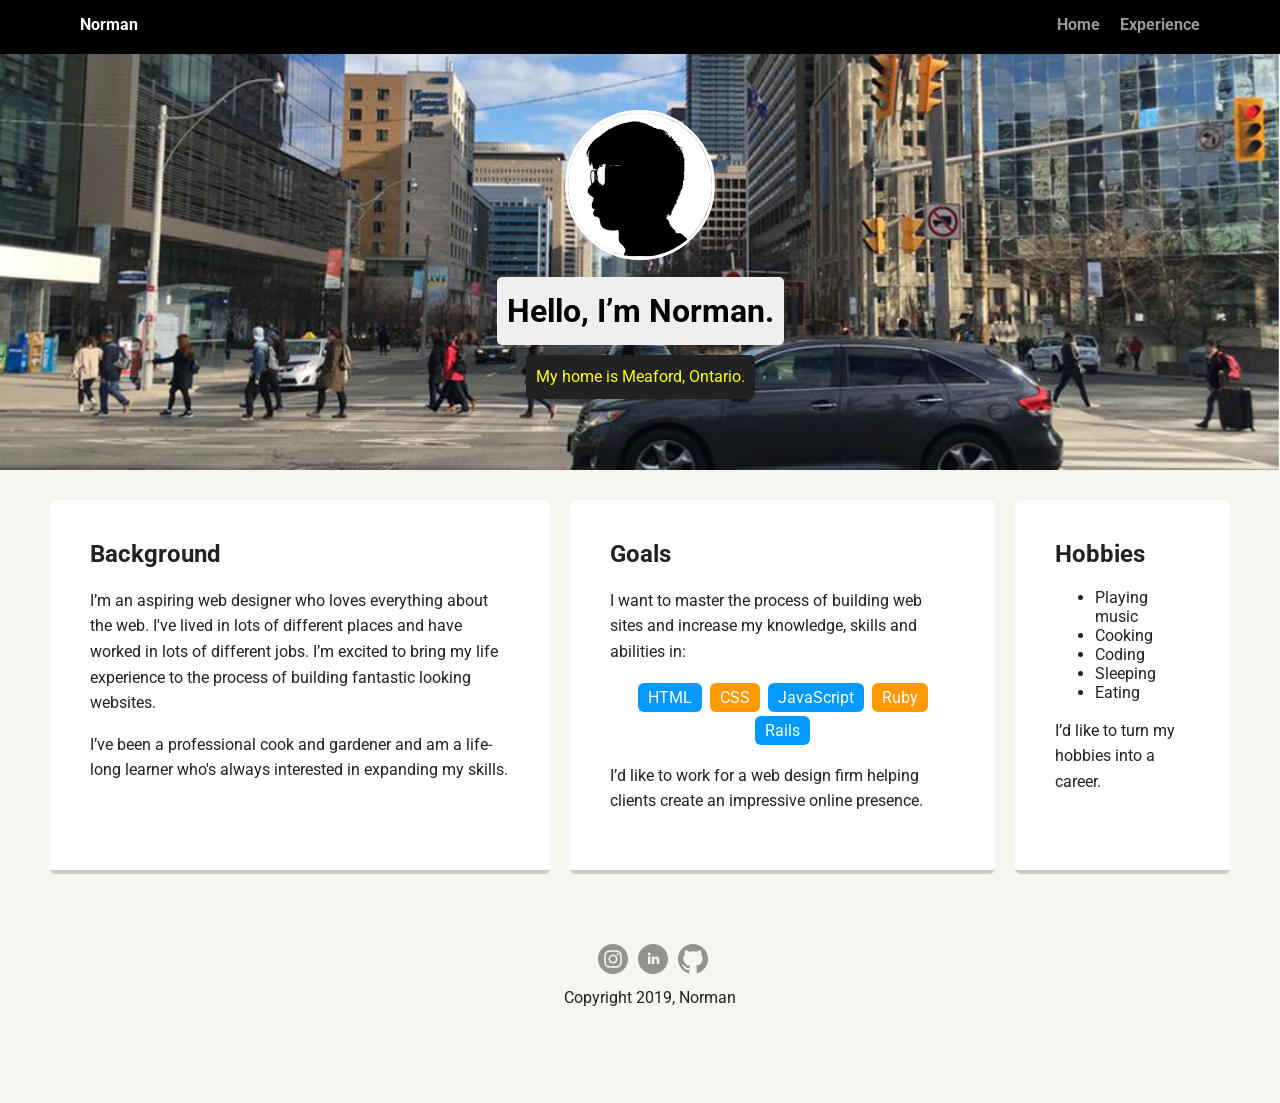
==== index.html @ 8fa9e0a7 "1st upload First project attempt for Techdegree Project 1" ====
<!doctype html>
<html lang="en">
<head>
  <meta charset="utf-8">
  <title>Norman's Profile</title>
  <meta name="viewport" content="width=device-width, initial-scale=1.0">
  <link rel="stylesheet" href="styles.css">
  <link href="https://fonts.googleapis.com/css?family=Muli%7CRoboto:400,300,500,700,900" rel="stylesheet"></head>
  <body>

    <div class="main-nav">
        <ul class="nav">
          <li class="name"> Norman</li>
          <li><a href="#">Home</a></li>
          <li><a href="pages/experience.html">Experience</a></li>
        </ul>
    </div>

    <header>
      <img src="images/norman.png" alt="Norman illustraion" class="profile-image">
      <h1 class="tag name">Hello, I’m Norman.</h1>
      <p class="tag location">My home is Meaford, Ontario.</p>
    </header>

    <main class="flex">
      <div class="card">
        <h2>Background</h2>
        <p>I’m an aspiring web designer who loves everything about the web. I've lived in lots of different places and have worked in lots of different jobs. I’m excited to bring my life experience to the process of building fantastic looking websites.</p>
        <p>I’ve been a professional cook and gardener and am a life-long learner who's always interested in expanding my skills.</p>
      </div> 

      <div class="card">
        <h2>Goals</h2>
        <p>I want to master the process of building web sites and increase my knowledge, skills and abilities in:</p>
        <ul class="skills">
          <li>HTML</li>
          <li>CSS</li>
          <li>JavaScript</li>
          <li>Ruby</li>
          <li>Rails</li>
        </ul>
        <p>I’d like to work for a web design firm helping clients create an impressive online presence.</p>
      </div> 

      <div class="card">
        <h2>Hobbies</h2>
        <ul>
          <li>Playing music</li>
          <li>Cooking</li>
          <li>Coding</li>
          <li>Sleeping</li>
          <li>Eating</li>
        </ul>
        <p>I’d like to turn my hobbies into a career.</p>
      </div>

    </main>
    <footer>
      <ul>
        <li><a href="https://instagram.com/norman_set_sail" target="_blank" class="social instagram">instagram</a></li>
        <li><a href="https://www.linkedin.com/in/norman-li-a705a6a4" target="_blank" class="social linkedin">LinkedIn</a></li>
        <li><a href="https://github.com/normcaoz" target="_blank" class="social github">Github</a></li>
      </ul>
      <p class="copyright">Copyright 2019, Norman</p>
    </footer>
  </body>
  </html>
---- styles.css ----
/* Global Layout Set-up */
* { 
  box-sizing: border-box;
}
  
body {
  margin: 0;
  padding: 0;
  text-align: center;
  font-family: 'Roboto', sans-serif;
  color: #222;
  background: #f7f5f0;
}
/* Link Styles */

a {
  text-decoration: none;
  color: #999;
}
a:hover {
  color: #6633ff;
}

/* Section Styles */

.main-nav {
  width: 100%;
  background: black;
  min-height: 30px;
  padding: 10px;
  position: fixed;
  text-align: center;
}
.nav {
  display: flex;
  justify-content: space-around;
  font-weight: 700;
  list-style-type: none;
  margin: 0 auto;
  padding: 0;
}

.nav .name {
    display: block;
    margin-right: auto;
    color: white;
}
.nav li {
  padding: 5px 10px 10px 10px;
}
.nav a {
  transition: all .5s;
}
.nav a:hover {
  color: white
}

header {
  text-align: center;
  background: url('images/toronto.jpg') no-repeat top center ;
  background-size: cover;
  overflow: hidden;
  padding-top: 60px;
}
header {
  line-height: 1.5;
}
header .profile-image {
  margin-top: 50px;
  width: 150px;
  height: 150px;
  border-radius: 50%;
  border: 3px solid white;
  transition: all .5s;
}
header .profile-image:hover {
  transform: scale(1.2) rotate(5deg);
}
.tag {
  background-color: #efefef;
  color: black;
  padding: 10px;
  border-radius: 5px;
  display: table;
  margin: 10px auto;
} 
.location {
  background-color: #222;
  color: yellow;
}
.card {
  margin: 10px;
  padding: 20px 40px 40px;
  max-width: 500px;
  text-align: left;
  background: #fff;
  border-bottom: 4px solid #ccc;
  border-radius: 6px;
  transition: all .5s;
}
.card:hover {
  border-color: #ff99ff;
}

ul.skills {
  padding: 0;
  text-align: center;
}

.skills li {
  border-radius: 6px;
  display: inline-block;
  background: #ff9904;
  color: white;
  padding: 5px 10px;
  margin: 2px;
}

.skills li:nth-child(odd) {
  background: #0399ff;
}

footer {
  width: 100%;
  min-height: 30px;
  padding: 20px 0 40px 20px;
}

footer .copyright {
  top: -8px;
  font-size: .75em;
}

footer ul {
  list-style-type: none;
  margin: 0;
  padding: 0;
}

footer ul li {
  display: inline-block;
}

a.social {
  display: inline-block;
  text-indent: -9999px;
  margin-left: 5px;
  width: 30px;
  height: 30px;
  background-size: 30px 30px;
  opacity: .4;
  transition: all .5s;
}
a.instagram {
  background-image: url(images/ig.svg);
}
a.linkedin {
  background-image: url(images/linkedin.svg);
}
a.github {
  background-image: url(images/github.svg);
}
a.social:hover {
  opacity: 1;
}
.clearfix {
  clear: both;
}

/* Styles for larger screens */
@media screen and (min-width: 720px) {
  
  .flex {
      display: -ms-flexbox;      /* TWEENER - IE 10 */
      display: flex; 
      max-width: 1200px;
      -ms-flex-pack: distribute;
      justify-content: space-around;
      margin: 0 auto;
  }

  header {
    min-height: 470px;
  }

  .nav {
    max-width: 1200px;
    padding: 0 30px;
  }


  main {
    padding-top: 20px;
  }

  main p {
    line-height: 1.6em;
  }

  footer {
    font-size: 1.3em;
    max-width: 1200px;
    margin: 40px auto;
  }

  .hkdipic {max-width: 60px;}
  .vtcpic {max-width: 130px;}
}
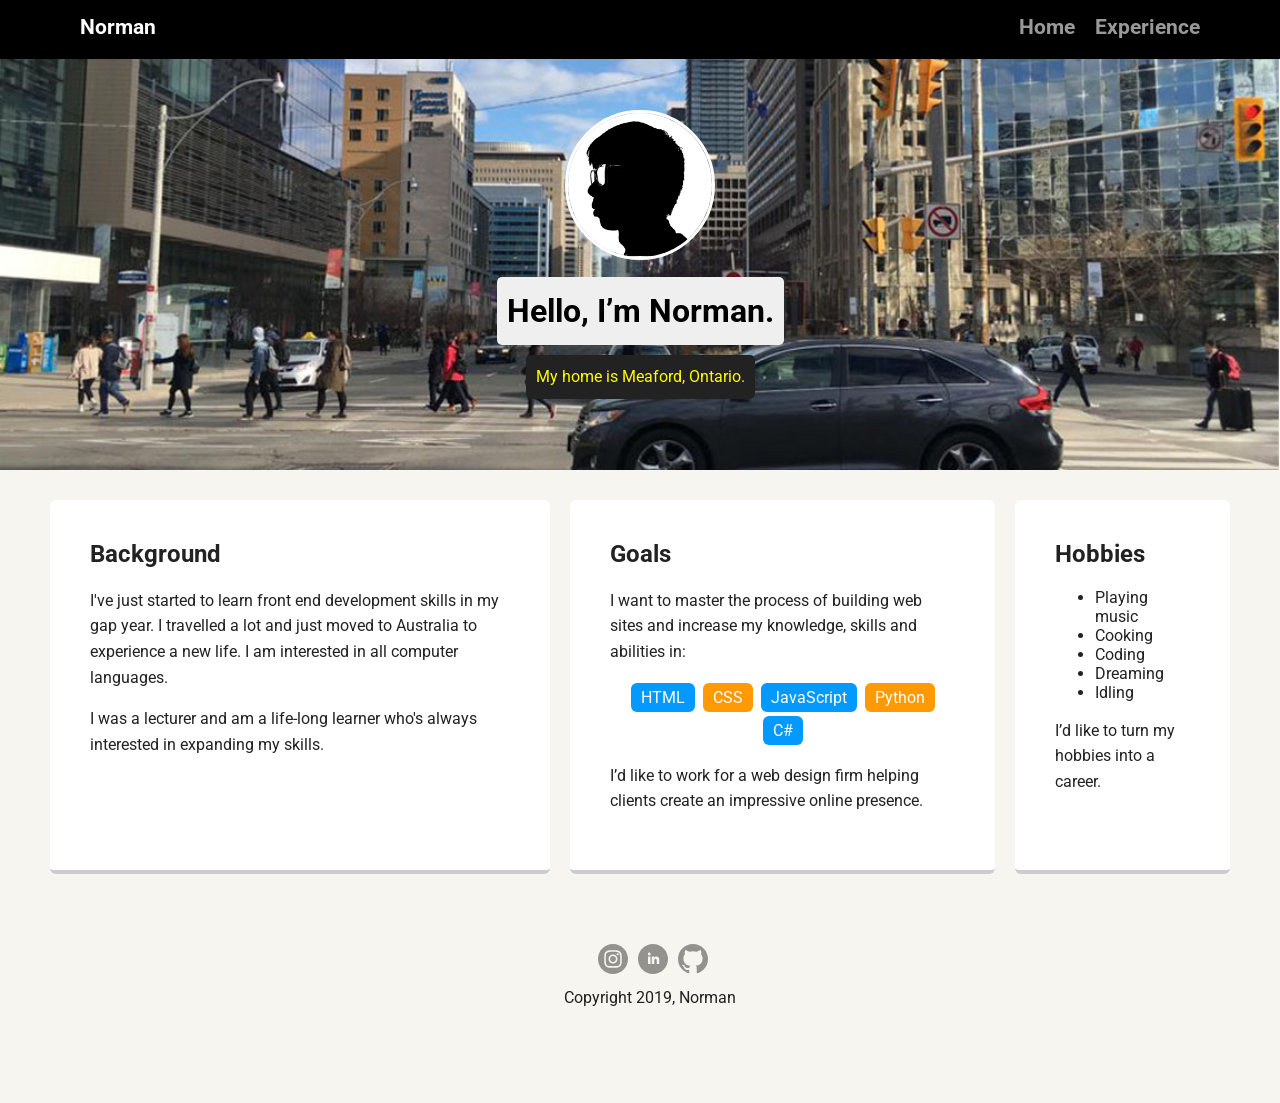
==== commit 78361a70: "Aesthetics Update" ====
--- a/index.html
+++ b/index.html
@@ -25,9 +25,12 @@
     <main class="flex">
       <div class="card">
         <h2>Background</h2>
-        <p>I’m an aspiring web designer who loves everything about the web. I've lived in lots of different places and have worked in lots of different jobs. I’m excited to bring my life experience to the process of building fantastic looking websites.</p>
-        <p>I’ve been a professional cook and gardener and am a life-long learner who's always interested in expanding my skills.</p>
-      </div> 
+        <p>I've just started to learn front end development skills in my gap year.
+           I travelled a lot and just moved to Australia to experience a new life.
+           I am interested in all computer languages.</p>
+        <p>I was a lecturer and am a life-long learner
+           who's always interested in expanding my skills.</p>
+      </div>
 
       <div class="card">
         <h2>Goals</h2>
@@ -36,11 +39,11 @@
           <li>HTML</li>
           <li>CSS</li>
           <li>JavaScript</li>
-          <li>Ruby</li>
-          <li>Rails</li>
+          <li>Python</li>
+          <li>C#</li>
         </ul>
         <p>I’d like to work for a web design firm helping clients create an impressive online presence.</p>
-      </div> 
+      </div>
 
       <div class="card">
         <h2>Hobbies</h2>
@@ -48,8 +51,8 @@
           <li>Playing music</li>
           <li>Cooking</li>
           <li>Coding</li>
-          <li>Sleeping</li>
-          <li>Eating</li>
+          <li>Dreaming</li>
+          <li>Idling</li>
         </ul>
         <p>I’d like to turn my hobbies into a career.</p>
       </div>
--- a/styles.css
+++ b/styles.css
@@ -1,8 +1,8 @@
 /* Global Layout Set-up */
-* { 
+* {
   box-sizing: border-box;
 }
-  
+
 body {
   margin: 0;
   padding: 0;
@@ -30,6 +30,7 @@
   padding: 10px;
   position: fixed;
   text-align: center;
+  font-size: 1.3em;
 }
 .nav {
   display: flex;
@@ -62,6 +63,15 @@
   overflow: hidden;
   padding-top: 60px;
 }
+
+.xpbg{
+  background: url('images/bgPattern.jpg');
+  background-repeat: repeat-x repeat-y;
+  /* background-size: cover; */
+  overflow: hidden;
+  padding-top: 60px;
+}
+
 header {
   line-height: 1.5;
 }
@@ -83,10 +93,33 @@
   border-radius: 5px;
   display: table;
   margin: 10px auto;
-} 
+}
 .location {
   background-color: #222;
   color: yellow;
+}
+
+.xp {
+  background-color: rgb(90, 90, 90, 0.6);
+  color: #FFFFFF;
+  padding: 10px 10px;
+  border-radius: 5px;
+  display: table;
+  margin-top: 150px;
+  margin-left: auto;
+  margin-right: auto;
+  font-size: 60px;
+}
+
+
+.theme{
+    margin-top: 20;
+    margin-left: auto;
+    margin-right: auto;
+    text-align: left;
+    padding: 10px;
+    max-width: 800px;
+    font-size: 30px;
 }
 .card {
   margin: 10px;
@@ -169,13 +202,13 @@
 
 /* Styles for larger screens */
 @media screen and (min-width: 720px) {
-  
+
   .flex {
       display: -ms-flexbox;      /* TWEENER - IE 10 */
-      display: flex; 
+      display: flex;
       max-width: 1200px;
       -ms-flex-pack: distribute;
-      justify-content: space-around;
+      justify-content: center;
       margin: 0 auto;
   }
 
@@ -203,7 +236,5 @@
     margin: 40px auto;
   }
 
-  .hkdipic {max-width: 60px;}
-  .vtcpic {max-width: 130px;}
-}
-
+  .thumb {max-width: 256px;}
+}
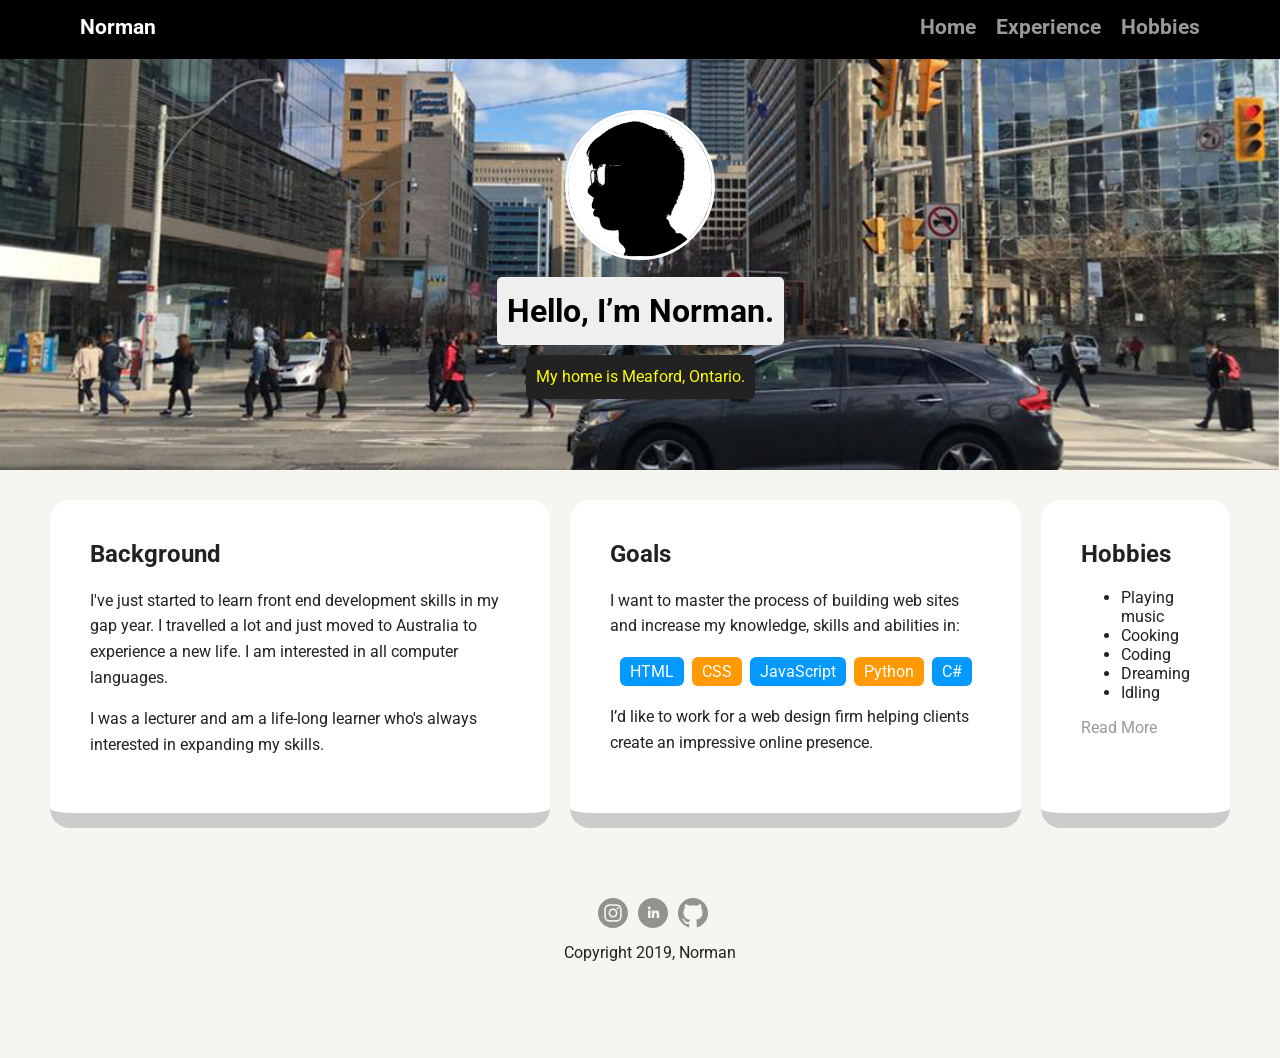
==== commit e9c69e2b: "update for submission" ====
--- a/index.html
+++ b/index.html
@@ -13,6 +13,7 @@
           <li class="name"> Norman</li>
           <li><a href="#">Home</a></li>
           <li><a href="pages/experience.html">Experience</a></li>
+          <li><a href="pages/hobbies.html">Hobbies</a></li>
         </ul>
     </div>
 
@@ -54,7 +55,7 @@
           <li>Dreaming</li>
           <li>Idling</li>
         </ul>
-        <p>I’d like to turn my hobbies into a career.</p>
+        <a href="pages/hobbies.html">Read More</a>
       </div>
 
     </main>
--- a/styles.css
+++ b/styles.css
@@ -66,7 +66,15 @@
 
 .xpbg{
   background: url('images/bgPattern.jpg');
-  background-repeat: repeat-x repeat-y;
+  background-repeat: repeat;
+  /* background-size: cover; */
+  overflow: hidden;
+  padding-top: 60px;
+}
+
+.hbbg{
+  background: url('images/bgPattern2.jpg');
+  background-repeat: repeat;
   /* background-size: cover; */
   overflow: hidden;
   padding-top: 60px;
@@ -103,7 +111,7 @@
   background-color: rgb(90, 90, 90, 0.6);
   color: #FFFFFF;
   padding: 10px 10px;
-  border-radius: 5px;
+  border-radius: 20px;
   display: table;
   margin-top: 150px;
   margin-left: auto;
@@ -113,7 +121,7 @@
 
 
 .theme{
-    margin-top: 20;
+    margin-top: 20px;
     margin-left: auto;
     margin-right: auto;
     text-align: left;
@@ -127,12 +135,24 @@
   max-width: 500px;
   text-align: left;
   background: #fff;
-  border-bottom: 4px solid #ccc;
-  border-radius: 6px;
+  border-bottom: 15px solid #ccc;
+  border-radius: 20px;
   transition: all .5s;
 }
 .card:hover {
-  border-color: #ff99ff;
+  border-color: #a2d400;
+  transform: scale(1.05);
+}
+
+.cardStatic {
+  margin: 10px;
+  padding: 5px 5px;
+  max-width: 720px;
+  text-align: center;
+  background: #fff;
+  border-bottom: 15px solid #ccc;
+  border-radius: 20px;
+  transition: all .5s;
 }
 
 ul.skills {
@@ -236,5 +256,12 @@
     margin: 40px auto;
   }
 
-  .thumb {max-width: 256px;}
-}
+  .thumb {
+    max-width: 240px;
+  }
+
+  .hobPics {
+    max-width: 240px;
+    display: inline-block;
+  }
+}
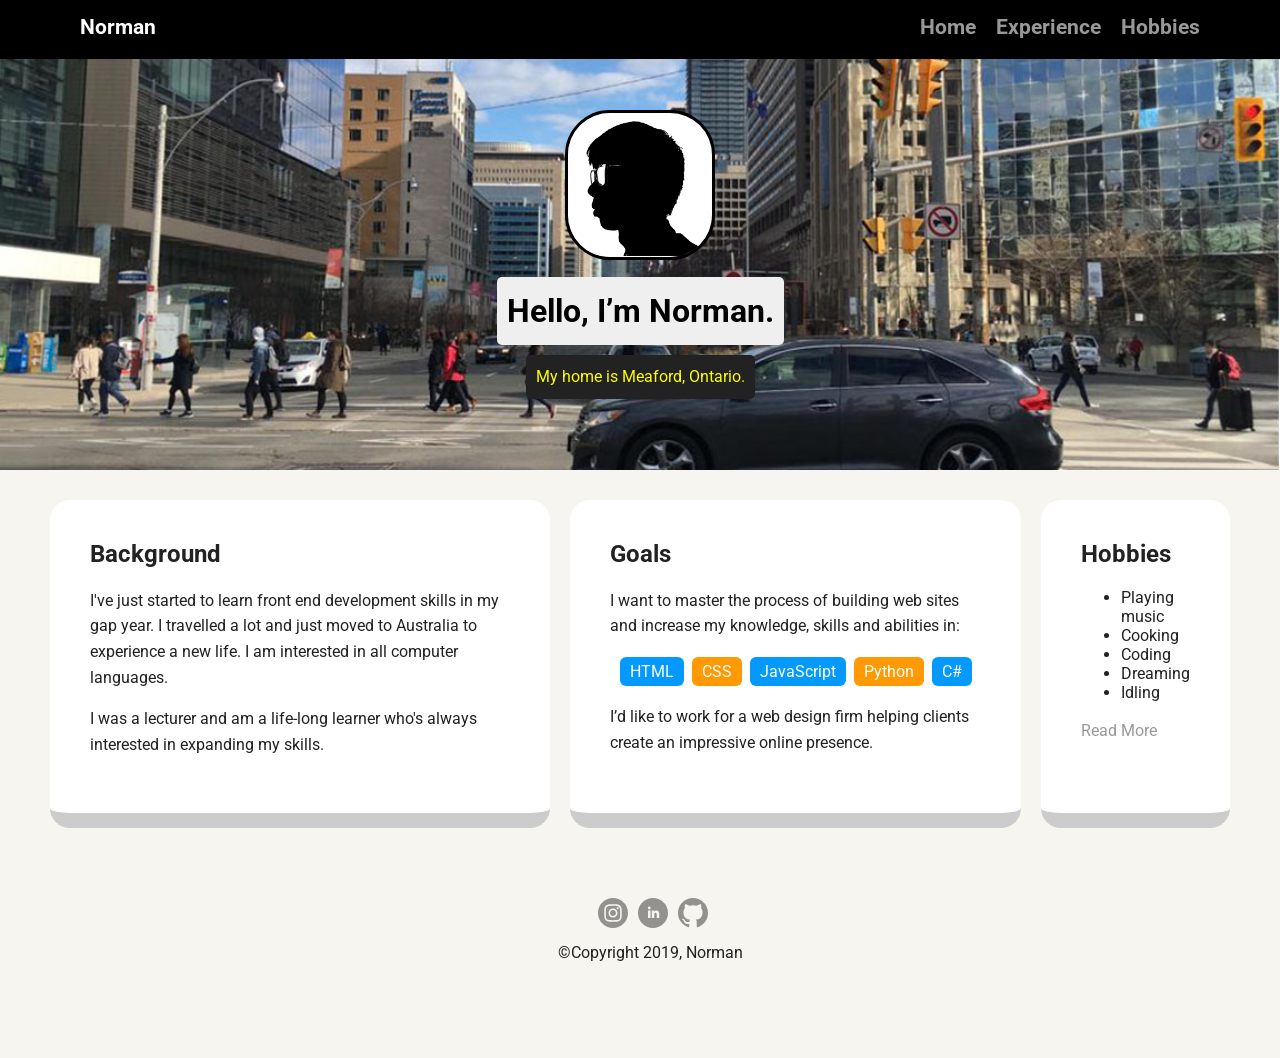
==== commit e110717f: "submission" ====
--- a/index.html
+++ b/index.html
@@ -5,67 +5,70 @@
   <title>Norman's Profile</title>
   <meta name="viewport" content="width=device-width, initial-scale=1.0">
   <link rel="stylesheet" href="styles.css">
-  <link href="https://fonts.googleapis.com/css?family=Muli%7CRoboto:400,300,500,700,900" rel="stylesheet"></head>
-  <body>
+  <link href="https://fonts.googleapis.com/css?family=Muli%7CRoboto:400,300,500,700,900" rel="stylesheet">
+</head>
 
-    <div class="main-nav">
-        <ul class="nav">
-          <li class="name"> Norman</li>
-          <li><a href="#">Home</a></li>
-          <li><a href="pages/experience.html">Experience</a></li>
-          <li><a href="pages/hobbies.html">Hobbies</a></li>
-        </ul>
-    </div>
+<body>
 
-    <header>
-      <img src="images/norman.png" alt="Norman illustraion" class="profile-image">
-      <h1 class="tag name">Hello, I’m Norman.</h1>
-      <p class="tag location">My home is Meaford, Ontario.</p>
-    </header>
+  <nav class="main-nav">
+      <ul class="nav">
+        <li class="name">Norman</li>
+        <li><a href="#">Home</a></li>
+        <li><a href="pages/experience.html">Experience</a></li>
+        <li><a href="pages/hobbies.html">Hobbies</a></li>
+      </ul>
+  </nav>
 
-    <main class="flex">
-      <div class="card">
-        <h2>Background</h2>
-        <p>I've just started to learn front end development skills in my gap year.
-           I travelled a lot and just moved to Australia to experience a new life.
-           I am interested in all computer languages.</p>
-        <p>I was a lecturer and am a life-long learner
-           who's always interested in expanding my skills.</p>
-      </div>
+  <header>
+    <img src="images/norman.png" alt="Norman illustraion" class="profile-image">
+    <h1 class="tag name">Hello, I’m Norman.</h1>
+    <p class="tag location">My home is Meaford, Ontario.</p>
+  </header>
 
-      <div class="card">
-        <h2>Goals</h2>
-        <p>I want to master the process of building web sites and increase my knowledge, skills and abilities in:</p>
-        <ul class="skills">
-          <li>HTML</li>
-          <li>CSS</li>
-          <li>JavaScript</li>
-          <li>Python</li>
-          <li>C#</li>
-        </ul>
-        <p>I’d like to work for a web design firm helping clients create an impressive online presence.</p>
-      </div>
+  <main class="flex">
+    <article class="card">
+      <h2>Background</h2>
+      <p>I've just started to learn front end development skills in my gap year.
+         I travelled a lot and just moved to Australia to experience a new life.
+         I am interested in all computer languages.</p>
+      <p>I was a lecturer and am a life-long learner
+         who's always interested in expanding my skills.</p>
+    </article>
 
-      <div class="card">
-        <h2>Hobbies</h2>
-        <ul>
-          <li>Playing music</li>
-          <li>Cooking</li>
-          <li>Coding</li>
-          <li>Dreaming</li>
-          <li>Idling</li>
-        </ul>
-        <a href="pages/hobbies.html">Read More</a>
-      </div>
+    <article class="card">
+      <h2>Goals</h2>
+      <p>I want to master the process of building web sites and increase my knowledge, skills and abilities in:</p>
+      <ul class="skills">
+        <li>HTML</li>
+        <li>CSS</li>
+        <li>JavaScript</li>
+        <li>Python</li>
+        <li>C#</li>
+      </ul>
+      <p>I’d like to work for a web design firm helping clients create an impressive online presence.</p>
+    </article>
 
-    </main>
-    <footer>
+    <article class="card">
+      <h2>Hobbies</h2>
+      <ul>
+        <li>Playing music</li>
+        <li>Cooking</li>
+        <li>Coding</li>
+        <li>Dreaming</li>
+        <li>Idling</li>
+      </ul>
+      <a href="pages/hobbies.html"><p>Read More</p></a>
+    </article>
+  </main>
+
+  <footer>
       <ul>
         <li><a href="https://instagram.com/norman_set_sail" target="_blank" class="social instagram">instagram</a></li>
         <li><a href="https://www.linkedin.com/in/norman-li-a705a6a4" target="_blank" class="social linkedin">LinkedIn</a></li>
         <li><a href="https://github.com/normcaoz" target="_blank" class="social github">Github</a></li>
       </ul>
-      <p class="copyright">Copyright 2019, Norman</p>
-    </footer>
+      <p class="copyright">&copy;Copyright 2019, Norman</p>
+  </footer>
+
   </body>
   </html>
--- a/styles.css
+++ b/styles.css
@@ -67,7 +67,6 @@
 .xpbg{
   background: url('images/bgPattern.jpg');
   background-repeat: repeat;
-  /* background-size: cover; */
   overflow: hidden;
   padding-top: 60px;
 }
@@ -75,7 +74,6 @@
 .hbbg{
   background: url('images/bgPattern2.jpg');
   background-repeat: repeat;
-  /* background-size: cover; */
   overflow: hidden;
   padding-top: 60px;
 }
@@ -87,12 +85,12 @@
   margin-top: 50px;
   width: 150px;
   height: 150px;
-  border-radius: 50%;
-  border: 3px solid white;
-  transition: all .5s;
+  border-radius: 30%;
+  border: 3px solid black;
+  transition: all .7s;
 }
 header .profile-image:hover {
-  transform: scale(1.2) rotate(5deg);
+  transform: scale(1.3) rotate(15deg);
 }
 .tag {
   background-color: #efefef;
@@ -110,6 +108,7 @@
 .xp {
   background-color: rgb(90, 90, 90, 0.6);
   color: #FFFFFF;
+  text-shadow: 4px 4px #4a4a4a;
   padding: 10px 10px;
   border-radius: 20px;
   display: table;
